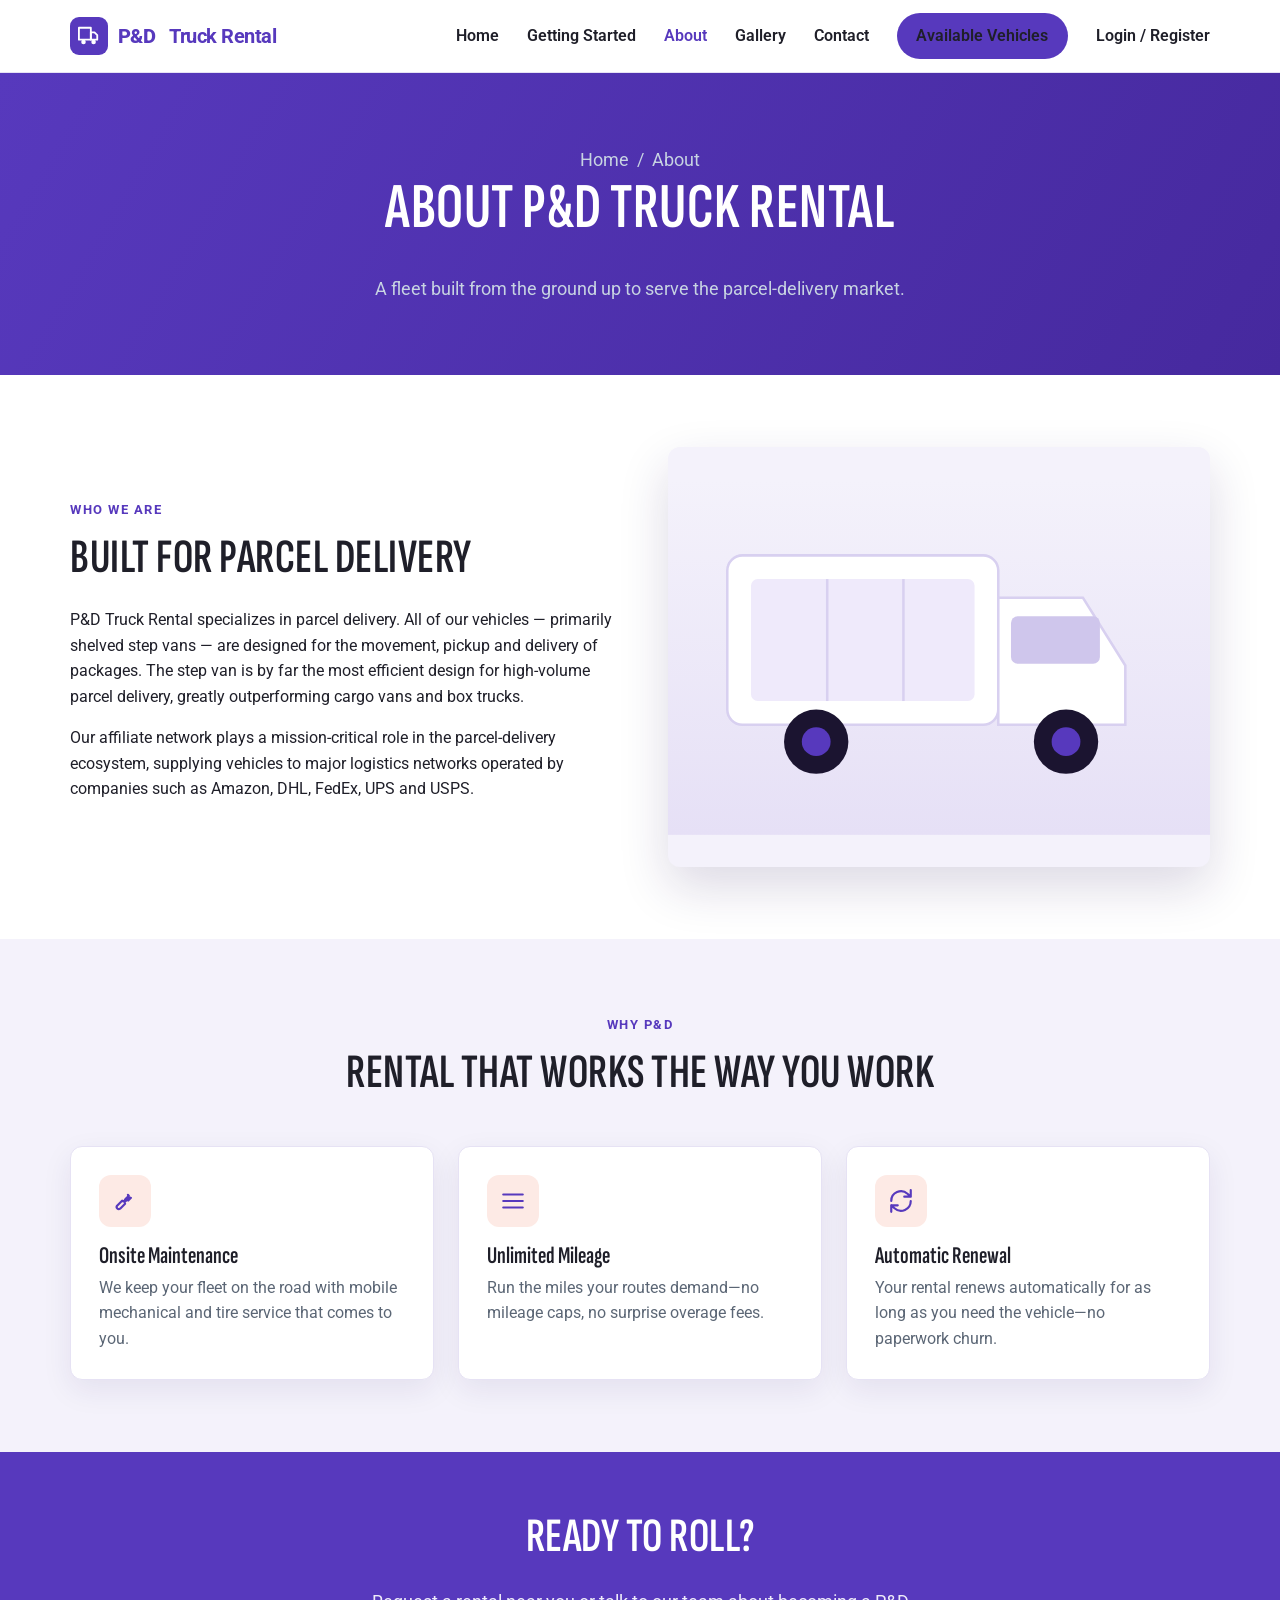
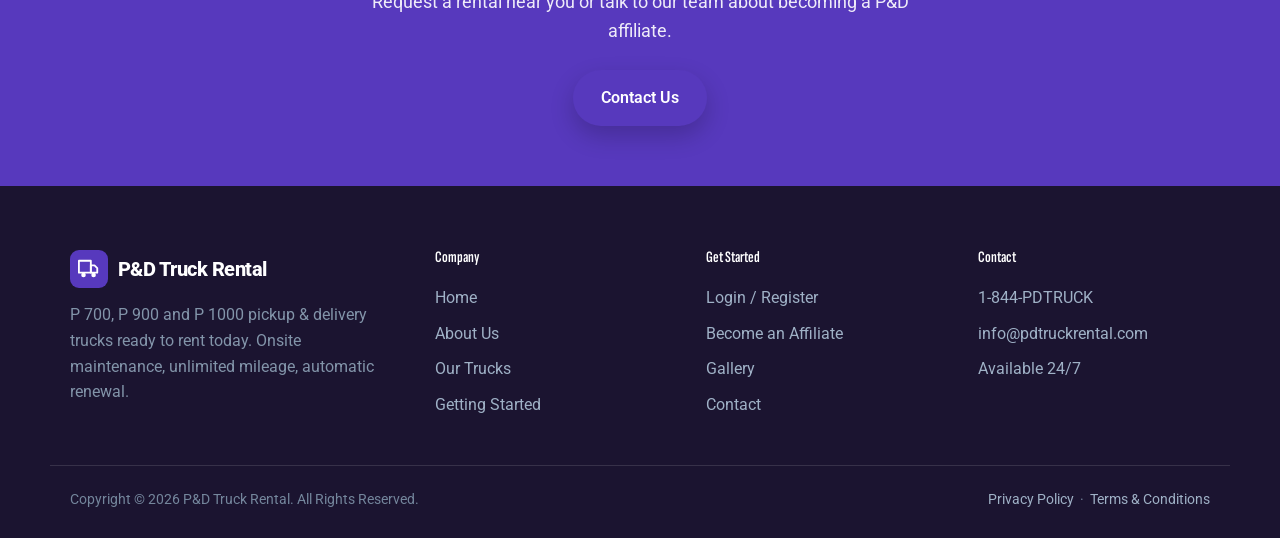
==== about.html @ 549f3aae "Rebuild P&D Truck Rental as a fast static site Recreate the site as a dependency-free static build (" ====
<!DOCTYPE html>
<html lang="en">
<head>
  <meta charset="UTF-8">
  <meta name="viewport" content="width=device-width, initial-scale=1">
  <title>About | PD Truck Rental</title>
  <meta name="description" content="P&amp;D Truck Rental specializes in shelved step vans for parcel delivery, supplying affiliates that serve Amazon, DHL, FedEx, UPS and USPS.">
  <link rel="preconnect" href="https://fonts.googleapis.com">
  <link rel="preconnect" href="https://fonts.gstatic.com" crossorigin>
  <link href="https://fonts.googleapis.com/css2?family=Roboto:wght@400;500;700&family=Sofia+Sans+Extra+Condensed:wght@500;600;700&display=swap" rel="stylesheet">
  <link rel="stylesheet" href="css/styles.css">
</head>
<body>
  <header class="site-header">
    <div class="container nav">
      <a class="brand" href="index.html" aria-label="PD Truck Rental home">
        <span class="brand__mark" aria-hidden="true"><svg viewBox="0 0 24 24" fill="none" stroke="currentColor" stroke-width="2" stroke-linecap="round" stroke-linejoin="round"><path d="M1 3h13v13H1z"/><path d="M14 8h4l3 3v5h-7z"/><circle cx="6" cy="18.5" r="1.5" fill="currentColor"/><circle cx="17" cy="18.5" r="1.5" fill="currentColor"/></svg></span>
        P&amp;D<b>&nbsp;Truck&nbsp;Rental</b>
      </a>
      <nav aria-label="Primary">
        <ul class="nav__links" id="nav-links">
          <li><a href="index.html">Home</a></li>
          <li><a href="getting-started.html">Getting Started</a></li>
          <li><a href="about.html" class="is-active">About</a></li>
          <li><a href="gallery.html">Gallery</a></li>
          <li><a href="contact.html">Contact</a></li>
          <li><a href="vehicles.html" class="btn btn--dark" style="padding:.5rem 1.1rem;">Available Vehicles</a></li>
          <li><a href="#" data-open-login>Login / Register</a></li>
        </ul>
      </nav>
      <button class="nav__toggle" aria-label="Toggle menu" aria-expanded="false" aria-controls="nav-links">
        <span></span><span></span><span></span>
      </button>
    </div>
  </header>

  <section class="page-hero">
    <div class="container">
      <p class="breadcrumb"><a href="index.html">Home</a> &nbsp;/&nbsp; About</p>
      <h1>About P&amp;D Truck Rental</h1>
      <p>A fleet built from the ground up to serve the parcel-delivery market.</p>
    </div>
  </section>

  <section class="section">
    <div class="container split">
      <div>
        <span class="eyebrow">Who We Are</span>
        <h2>Built for Parcel Delivery</h2>
        <p>P&amp;D Truck Rental specializes in parcel delivery. All of our vehicles &mdash; primarily shelved step vans &mdash; are designed for the movement, pickup and delivery of packages. The step van is by far the most efficient design for high-volume parcel delivery, greatly outperforming cargo vans and box trucks.</p>
        <p>Our affiliate network plays a mission-critical role in the parcel-delivery ecosystem, supplying vehicles to major logistics networks operated by companies such as Amazon, DHL, FedEx, UPS and USPS.</p>
      </div>
      <div class="split__media"><img src="assets/van.svg" alt="P&amp;D shelved step van" width="640" height="420" loading="lazy"></div>
    </div>
  </section>

  <section class="section section--soft">
    <div class="container">
      <div class="section__head">
        <span class="eyebrow">Why P&amp;D</span>
        <h2>Rental That Works the Way You Work</h2>
      </div>
      <div class="grid grid--3">
        <div class="card"><div class="card__icon"><svg viewBox="0 0 24 24" fill="none" stroke="currentColor" stroke-width="2" stroke-linecap="round" stroke-linejoin="round"><path d="M14.7 6.3a4 4 0 0 1-5.4 5.4l-4.6 4.6a2 2 0 0 0 2.8 2.8l4.6-4.6a4 4 0 0 1 5.4-5.4l-2.5 2.5-2-2 2.5-2.5z"/></svg></div><h3>Onsite Maintenance</h3><p>We keep your fleet on the road with mobile mechanical and tire service that comes to you.</p></div>
        <div class="card"><div class="card__icon"><svg viewBox="0 0 24 24" fill="none" stroke="currentColor" stroke-width="2" stroke-linecap="round" stroke-linejoin="round"><path d="M3 12h18M3 6h18M3 18h18"/></svg></div><h3>Unlimited Mileage</h3><p>Run the miles your routes demand&mdash;no mileage caps, no surprise overage fees.</p></div>
        <div class="card"><div class="card__icon"><svg viewBox="0 0 24 24" fill="none" stroke="currentColor" stroke-width="2" stroke-linecap="round" stroke-linejoin="round"><path d="M21 2v6h-6M3 12a9 9 0 0 1 15-6.7L21 8M3 22v-6h6M21 12a9 9 0 0 1-15 6.7L3 16"/></svg></div><h3>Automatic Renewal</h3><p>Your rental renews automatically for as long as you need the vehicle&mdash;no paperwork churn.</p></div>
      </div>
    </div>
  </section>

  <section class="cta-band">
    <div class="container">
      <h2>Ready to Roll?</h2>
      <p>Request a rental near you or talk to our team about becoming a P&amp;D affiliate.</p>
      <a href="contact.html" class="btn btn--dark">Contact Us</a>
    </div>
  </section>

  <footer class="site-footer">
    <div class="container footer-grid">
      <div class="footer-brand">
        <a class="brand" href="index.html" style="color:#fff;">
          <span class="brand__mark" aria-hidden="true"><svg viewBox="0 0 24 24" fill="none" stroke="currentColor" stroke-width="2" stroke-linecap="round" stroke-linejoin="round"><path d="M1 3h13v13H1z"/><path d="M14 8h4l3 3v5h-7z"/><circle cx="6" cy="18.5" r="1.5" fill="currentColor"/><circle cx="17" cy="18.5" r="1.5" fill="currentColor"/></svg></span>
          P&amp;D Truck Rental
        </a>
        <p>P&nbsp;700, P&nbsp;900 and P&nbsp;1000 pickup &amp; delivery trucks ready to rent today. Onsite maintenance, unlimited mileage, automatic renewal.</p>
      </div>
      <div>
        <h4>Company</h4>
        <ul class="footer-links">
          <li><a href="index.html">Home</a></li>
          <li><a href="about.html">About Us</a></li>
          <li><a href="vehicles.html">Our Trucks</a></li>
          <li><a href="getting-started.html">Getting Started</a></li>
        </ul>
      </div>
      <div>
        <h4>Get Started</h4>
        <ul class="footer-links">
          <li><a href="#" data-open-login>Login / Register</a></li>
          <li><a href="contact.html">Become an Affiliate</a></li>
          <li><a href="gallery.html">Gallery</a></li>
          <li><a href="contact.html">Contact</a></li>
        </ul>
      </div>
      <div>
        <h4>Contact</h4>
        <ul class="footer-links">
          <li><a href="tel:18447387825">1-844-PDTRUCK</a></li>
          <li><a href="mailto:info@pdtruckrental.com">info@pdtruckrental.com</a></li>
          <li>Available 24/7</li>
        </ul>
      </div>
    </div>
    <div class="container footer-bottom">
      <span>Copyright &copy; <span id="year">2026</span> P&amp;D Truck Rental. All Rights Reserved.</span>
      <span><a href="#">Privacy Policy</a> &nbsp;&middot;&nbsp; <a href="#">Terms &amp; Conditions</a></span>
    </div>
  </footer>

  <div class="modal" id="login-modal" role="dialog" aria-modal="true" aria-labelledby="login-title">
    <div class="modal__inner">
      <div class="modal__head">
        <h3 id="login-title">Login</h3>
        <button class="modal__close" data-close aria-label="Close">&times;</button>
      </div>
      <div class="modal__body">
        <div class="tabs__nav">
          <button class="tab-btn is-active" data-tab="tab-renter">Renter</button>
          <button class="tab-btn" data-tab="tab-affiliate">Affiliates</button>
        </div>
        <div class="tab-panel is-active" id="tab-renter">
          <a class="modal-link" href="https://app.pdtruckrental.com" target="_blank" rel="noopener">Login / Register <span aria-hidden="true">&rarr;</span></a>
        </div>
        <div class="tab-panel" id="tab-affiliate">
          <div class="loc-columns">
            <a class="modal-link" href="https://atlanta.pdtruckrental.com" target="_blank" rel="noopener">Atlanta</a>
            <a class="modal-link" href="https://northatlanta.pdtruckrental.com" target="_blank" rel="noopener">North Atlanta</a>
            <a class="modal-link" href="https://miamidade.pdtruckrental.com" target="_blank" rel="noopener">Miami Dade</a>
            <a class="modal-link" href="https://cleveland.pdtruckrental.com" target="_blank" rel="noopener">Cleveland</a>
            <a class="modal-link" href="https://dmv.pdtruckrental.com" target="_blank" rel="noopener">DMV</a>
            <a class="modal-link" href="https://raleigh.pdtruckrental.com" target="_blank" rel="noopener">Raleigh</a>
            <a class="modal-link" href="https://lexington.pdtruckrental.com" target="_blank" rel="noopener">Lexington</a>
            <a class="modal-link" href="https://charlotte.pdtruckrental.com" target="_blank" rel="noopener">Charlotte</a>
            <a class="modal-link" href="https://kentucky.pdtruckrental.com" target="_blank" rel="noopener">Kentucky</a>
            <a class="modal-link" href="https://knoxville.pdtruckrental.com" target="_blank" rel="noopener">Knoxville</a>
            <a class="modal-link" href="https://hamptonroads.pdtruckrental.com" target="_blank" rel="noopener">Hampton Roads</a>
            <a class="modal-link" href="https://richmond.pdtruckrental.com" target="_blank" rel="noopener">Richmond</a>
            <a class="modal-link" href="https://orlando.pdtruckrental.com" target="_blank" rel="noopener">Orlando</a>
            <a class="modal-link" href="https://centralflorida.pdtruckrental.com" target="_blank" rel="noopener">Central Florida</a>
            <a class="modal-link" href="https://lonestar.pdtruckrental.com" target="_blank" rel="noopener">Lone Star</a>
            <a class="modal-link" href="https://newyork.pdtruckrental.com" target="_blank" rel="noopener">New York</a>
            <a class="modal-link" href="https://utah.pdtruckrental.com" target="_blank" rel="noopener">Utah</a>
            <a class="modal-link" href="https://florence.pdtruckrental.com" target="_blank" rel="noopener">Florence</a>
          </div>
        </div>
      </div>
    </div>
  </div>

  <script src="js/main.js"></script>
</body>
</html>
---- css/styles.css ----
/* ===========================================================
   PD Truck Rental — site styles
   =========================================================== */

:root {
  --navy: #5739bd;          /* brand purple (headings / dark UI) */
  --navy-700: #46299e;      /* darker purple */
  --accent: #5739bd;        /* primary action purple */
  --accent-dark: #46299e;
  --ink: #1f1f29;
  --muted: #5b6675;
  --line: #e6e2f4;
  --bg: #ffffff;
  --bg-soft: #f4f2fb;
  --bg-dark: #1b1430;       /* deep plum footer */
  --radius: 12px;
  --shadow: 0 10px 30px rgba(40, 20, 90, 0.08);
  --shadow-lg: 0 20px 50px rgba(40, 20, 90, 0.16);
  --maxw: 1180px;
  --font: "Roboto", "Segoe UI", system-ui, -apple-system, Helvetica, Arial, sans-serif;
  --font-head: "Sofia Sans Extra Condensed", "Roboto", "Segoe UI", system-ui, sans-serif;
}

* { box-sizing: border-box; }

html { scroll-behavior: smooth; }

body {
  margin: 0;
  font-family: var(--font);
  color: var(--ink);
  line-height: 1.6;
  background: var(--bg);
  -webkit-font-smoothing: antialiased;
}

img { max-width: 100%; display: block; }

a { color: var(--accent); text-decoration: none; }
a:hover { text-decoration: underline; }

h1, h2, h3, h4 {
  font-family: var(--font-head);
  color: var(--ink);
  line-height: 1.05;
  margin: 0 0 .5em;
  text-transform: uppercase;
  font-weight: 600;
  letter-spacing: .5px;
}
h1 { font-size: clamp(2.4rem, 6vw, 4rem); }
h2 { font-size: clamp(2rem, 4.5vw, 3rem); }
h3 { font-size: 1.5rem; text-transform: none; letter-spacing: 0; }
h4 { font-size: 1.15rem; text-transform: none; letter-spacing: 0; }

p { margin: 0 0 1rem; }

.container {
  width: 100%;
  max-width: var(--maxw);
  margin: 0 auto;
  padding: 0 20px;
}

.section { padding: 72px 0; }
.section--soft { background: var(--bg-soft); }
.section--dark { background: var(--bg-dark); color: #cdd7e4; }
.section--dark h2, .section--dark h3 { color: #fff; }

.section__head { max-width: 720px; margin: 0 auto 48px; text-align: center; }
.section__head p { color: var(--muted); font-size: 1.1rem; }

.eyebrow {
  display: inline-block;
  font-size: .8rem;
  font-weight: 700;
  letter-spacing: 1.5px;
  text-transform: uppercase;
  color: var(--accent);
  margin-bottom: .75rem;
}

/* ---------- Buttons ---------- */
.btn {
  display: inline-flex;
  align-items: center;
  gap: .5rem;
  padding: .85rem 1.6rem;
  border-radius: 999px;
  font-weight: 600;
  font-size: 1rem;
  border: 2px solid transparent;
  cursor: pointer;
  transition: transform .15s ease, background .15s ease, box-shadow .15s ease;
}
.btn:hover { text-decoration: none; transform: translateY(-2px); }
.btn--primary { background: var(--accent); color: #fff; box-shadow: 0 8px 20px rgba(232, 85, 45, .35); }
.btn--primary:hover { background: var(--accent-dark); }
.btn--ghost { background: transparent; color: #fff; border-color: rgba(255,255,255,.5); }
.btn--ghost:hover { border-color: #fff; background: rgba(255,255,255,.08); }
.btn--dark { background: var(--navy); color: #fff; }
.btn--dark:hover { background: var(--navy-700); }

/* ---------- Header ---------- */
.site-header {
  position: sticky;
  top: 0;
  z-index: 50;
  background: rgba(255,255,255,.92);
  backdrop-filter: saturate(180%) blur(10px);
  border-bottom: 1px solid var(--line);
}
.nav {
  display: flex;
  align-items: center;
  justify-content: space-between;
  height: 72px;
}
.brand {
  display: flex;
  align-items: center;
  gap: .6rem;
  font-weight: 800;
  font-size: 1.25rem;
  color: var(--navy);
  letter-spacing: -.5px;
}
.brand:hover { text-decoration: none; }
.brand__mark {
  width: 38px; height: 38px;
  background: var(--navy);
  color: #fff;
  border-radius: 9px;
  display: grid; place-items: center;
}
.brand__mark svg { width: 22px; height: 22px; }
.brand b { color: var(--accent); }

.nav__links { display: flex; align-items: center; gap: 28px; list-style: none; margin: 0; padding: 0; }
.nav__links a { color: var(--ink); font-weight: 600; font-size: .98rem; }
.nav__links a:hover { color: var(--accent); text-decoration: none; }
.nav__links a.is-active { color: var(--accent); }
.nav__cta { display: flex; align-items: center; gap: 16px; }
.nav__phone { font-weight: 700; color: var(--navy); white-space: nowrap; }
.nav__phone:hover { color: var(--accent); text-decoration: none; }

.nav__toggle {
  display: none;
  background: none; border: none; cursor: pointer;
  width: 44px; height: 44px;
  padding: 10px;
}
.nav__toggle span {
  display: block; height: 2px; background: var(--navy);
  margin: 5px 0; border-radius: 2px; transition: .25s;
}

/* ---------- Hero ---------- */
.hero {
  position: relative;
  background:
    linear-gradient(115deg, rgba(11,28,51,.94) 0%, rgba(13,34,64,.8) 55%, rgba(19,49,92,.55) 100%),
    url("../assets/hero.svg") center/cover no-repeat,
    var(--navy);
  color: #fff;
  padding: 96px 0 104px;
}
.hero h1 { color: #fff; max-width: 14ch; }
.hero p { font-size: 1.2rem; color: #c7d3e2; max-width: 52ch; }
.hero__actions { display: flex; flex-wrap: wrap; gap: 14px; margin-top: 28px; }
.hero__stats {
  display: flex; flex-wrap: wrap; gap: 40px; margin-top: 48px;
  padding-top: 32px; border-top: 1px solid rgba(255,255,255,.15);
}
.hero__stat strong { display: block; font-size: 2rem; color: #fff; }
.hero__stat span { color: #9fb1c6; font-size: .95rem; }

/* ---------- Logos / partners ---------- */
.partners { padding: 40px 0; border-bottom: 1px solid var(--line); }
.partners p { text-align: center; color: var(--muted); font-weight: 600; letter-spacing: 1px; text-transform: uppercase; font-size: .8rem; margin-bottom: 22px; }
.partners__row { display: flex; flex-wrap: wrap; justify-content: center; align-items: center; gap: 18px 44px; }
.partners__row span {
  font-weight: 800; font-size: 1.35rem; color: var(--navy); opacity: .55;
  letter-spacing: .5px;
}

/* ---------- Feature grid ---------- */
.grid { display: grid; gap: 24px; }
.grid--3 { grid-template-columns: repeat(3, 1fr); }
.grid--2 { grid-template-columns: repeat(2, 1fr); }
.grid--4 { grid-template-columns: repeat(4, 1fr); }

.card {
  background: var(--bg);
  border: 1px solid var(--line);
  border-radius: var(--radius);
  padding: 28px;
  box-shadow: var(--shadow);
  transition: transform .2s ease, box-shadow .2s ease;
}
.card:hover { transform: translateY(-4px); box-shadow: var(--shadow-lg); }
.card__icon {
  width: 52px; height: 52px; border-radius: 12px;
  background: rgba(232,85,45,.12); color: var(--accent);
  display: grid; place-items: center; margin-bottom: 16px;
}
.card__icon svg { width: 26px; height: 26px; }
.card h3 { margin-bottom: .4rem; }
.card p { color: var(--muted); margin: 0; }

/* ---------- Split media ---------- */
.split { display: grid; grid-template-columns: 1fr 1fr; gap: 56px; align-items: center; }
.split__media {
  border-radius: var(--radius); overflow: hidden; box-shadow: var(--shadow-lg);
  background: var(--bg-soft);
}
.split__media svg { width: 100%; height: auto; display: block; }
.split ul { list-style: none; padding: 0; margin: 1.25rem 0 0; }
.split li { padding: 8px 0 8px 32px; position: relative; color: var(--muted); }
.split li::before {
  content: ""; position: absolute; left: 0; top: 14px;
  width: 18px; height: 18px; border-radius: 50%;
  background: var(--accent)
    url("data:image/svg+xml;utf8,<svg xmlns='http://www.w3.org/2000/svg' viewBox='0 0 24 24' fill='white'><path d='M9 16.2 4.8 12l-1.4 1.4L9 19 21 7l-1.4-1.4z'/></svg>")
    center/12px no-repeat;
}

/* ---------- Steps ---------- */
.steps { counter-reset: step; display: grid; gap: 24px; grid-template-columns: repeat(3,1fr); }
.step { position: relative; padding: 28px; background: #fff; border: 1px solid var(--line); border-radius: var(--radius); box-shadow: var(--shadow); }
.step::before {
  counter-increment: step; content: counter(step);
  display: grid; place-items: center;
  width: 44px; height: 44px; border-radius: 50%;
  background: var(--navy); color: #fff; font-weight: 800; font-size: 1.2rem;
  margin-bottom: 16px;
}
.step h3 { margin-bottom: .35rem; }
.step p { color: var(--muted); margin: 0; }

/* ---------- CTA band ---------- */
.cta-band { background: var(--accent); color: #fff; padding: 60px 0; text-align: center; }
.cta-band h2 { color: #fff; }
.cta-band p { color: rgba(255,255,255,.9); font-size: 1.15rem; max-width: 56ch; margin: 0 auto 24px; }
.cta-band .btn--dark { box-shadow: 0 10px 24px rgba(0,0,0,.2); }

/* ---------- Page hero (interior) ---------- */
.page-hero {
  background: linear-gradient(120deg, var(--navy) 0%, var(--navy-700) 100%);
  color: #fff; padding: 72px 0; text-align: center;
}
.page-hero h1 { color: #fff; }
.page-hero p { color: #c7d3e2; max-width: 60ch; margin: 0 auto; font-size: 1.15rem; }
.breadcrumb { color: #9fb1c6; font-size: .9rem; margin-bottom: 1rem; }
.breadcrumb a { color: #c7d3e2; }

/* ---------- Contact ---------- */
.contact-grid { display: grid; grid-template-columns: 1fr 1.2fr; gap: 48px; align-items: start; }
.info-list { list-style: none; padding: 0; margin: 0; display: grid; gap: 22px; }
.info-item { display: flex; gap: 16px; }
.info-item__icon {
  flex: none; width: 46px; height: 46px; border-radius: 10px;
  background: rgba(13,34,64,.07); color: var(--navy);
  display: grid; place-items: center;
}
.info-item__icon svg { width: 22px; height: 22px; }
.info-item h4 { margin: 0 0 2px; }
.info-item p, .info-item a { margin: 0; color: var(--muted); }

.form { background: #fff; border: 1px solid var(--line); border-radius: var(--radius); padding: 32px; box-shadow: var(--shadow); }
.form__row { display: grid; grid-template-columns: 1fr 1fr; gap: 18px; }
.field { margin-bottom: 18px; }
.field label { display: block; font-weight: 600; font-size: .9rem; margin-bottom: 6px; color: var(--navy); }
.field input, .field select, .field textarea {
  width: 100%; padding: 12px 14px; border: 1px solid var(--line);
  border-radius: 9px; font: inherit; color: var(--ink); background: #fff;
  transition: border .15s, box-shadow .15s;
}
.field input:focus, .field select:focus, .field textarea:focus {
  outline: none; border-color: var(--accent);
  box-shadow: 0 0 0 3px rgba(232,85,45,.15);
}
.field textarea { resize: vertical; min-height: 120px; }
.form__note { font-size: .85rem; color: var(--muted); margin-top: 14px; }
.form__success {
  display: none; background: #e8f7ee; border: 1px solid #b7e4c7;
  color: #1b6b3a; padding: 14px 16px; border-radius: 9px; margin-bottom: 18px;
}
.form__success.show { display: block; }

/* ---------- Locations ---------- */
.loc-grid { display: grid; grid-template-columns: repeat(auto-fit, minmax(200px,1fr)); gap: 20px; }
.loc {
  background: #fff; border: 1px solid var(--line); border-radius: var(--radius);
  padding: 22px; box-shadow: var(--shadow);
}
.loc h3 { margin-bottom: .2rem; }
.loc p { color: var(--muted); margin: 0; font-size: .95rem; }
.loc a { font-weight: 600; }

/* ---------- FAQ ---------- */
.faq { max-width: 820px; margin: 0 auto; }
.faq details {
  background: #fff; border: 1px solid var(--line); border-radius: var(--radius);
  padding: 4px 22px; margin-bottom: 14px; box-shadow: var(--shadow);
}
.faq summary {
  cursor: pointer; font-weight: 700; color: var(--navy);
  padding: 18px 0; list-style: none; position: relative;
}
.faq summary::-webkit-details-marker { display: none; }
.faq summary::after {
  content: "+"; position: absolute; right: 0; top: 14px;
  font-size: 1.6rem; color: var(--accent); font-weight: 400; transition: transform .2s;
}
.faq details[open] summary::after { content: "\2013"; }
.faq details p { color: var(--muted); padding-bottom: 18px; margin: 0; }

/* ---------- Footer ---------- */
.site-footer { background: var(--bg-dark); color: #9fb1c6; padding: 64px 0 28px; }
.footer-grid { display: grid; grid-template-columns: 1.4fr 1fr 1fr 1fr; gap: 40px; }
.site-footer h4 { color: #fff; font-size: 1rem; margin-bottom: 18px; }
.site-footer a { color: #9fb1c6; }
.site-footer a:hover { color: #fff; text-decoration: none; }
.footer-links { list-style: none; padding: 0; margin: 0; display: grid; gap: 10px; }
.footer-brand .brand { color: #fff; margin-bottom: 14px; }
.footer-brand p { color: #8294a9; max-width: 34ch; }
.footer-bottom {
  margin-top: 44px; padding-top: 22px; border-top: 1px solid rgba(255,255,255,.12);
  display: flex; justify-content: space-between; flex-wrap: wrap; gap: 12px;
  font-size: .88rem; color: #74869c;
}

/* ---------- Hero slider ---------- */
.hero-slider { position: relative; background: var(--bg-dark); overflow: hidden; }
.slider { position: relative; min-height: 600px; }
.slide {
  position: absolute; inset: 0;
  display: flex; align-items: center;
  opacity: 0; visibility: hidden;
  transition: opacity .7s ease;
  background-size: cover; background-position: center;
}
.slide.is-active { opacity: 1; visibility: visible; }
.slide::before {
  content: ""; position: absolute; inset: 0;
  background: linear-gradient(100deg, rgba(27,20,48,.92) 0%, rgba(40,20,90,.78) 45%, rgba(87,57,189,.45) 100%);
}
.slide__inner { position: relative; max-width: 640px; }
.slide h1 { color: #fff; }
.slide p { color: #d9d2ef; font-size: 1.2rem; margin-top: .5rem; }
.slide__actions { display: flex; flex-wrap: wrap; gap: 14px; margin-top: 28px; }
.slider__dots {
  position: absolute; bottom: 26px; left: 50%; transform: translateX(-50%);
  display: flex; gap: 10px; z-index: 5;
}
.slider__dots button {
  width: 12px; height: 12px; border-radius: 50%; border: 2px solid #fff;
  background: transparent; cursor: pointer; padding: 0; transition: background .2s;
}
.slider__dots button.is-active { background: #fff; }

/* ---------- App download ---------- */
.app-badges { display: flex; flex-wrap: wrap; gap: 16px; margin-top: 24px; }
.app-badge {
  display: inline-flex; align-items: center; gap: 12px;
  background: #000; color: #fff; border-radius: 12px;
  padding: 12px 20px; min-width: 200px;
}
.app-badge:hover { text-decoration: none; transform: translateY(-2px); }
.app-badge svg { width: 30px; height: 30px; flex: none; }
.app-badge span { display: block; font-size: .72rem; line-height: 1.2; opacity: .85; }
.app-badge strong { display: block; font-size: 1.15rem; line-height: 1.1; }

/* ---------- Modal ---------- */
.modal {
  position: fixed; inset: 0; z-index: 100;
  display: none; align-items: center; justify-content: center;
  background: rgba(20,12,40,.6); padding: 20px;
}
.modal.open { display: flex; }
.modal__inner {
  background: #fff; border-radius: 14px; width: 100%; max-width: 560px;
  max-height: 88vh; overflow: auto; box-shadow: var(--shadow-lg);
}
.modal__head {
  display: flex; align-items: center; justify-content: space-between;
  padding: 20px 24px; border-bottom: 1px solid var(--line);
}
.modal__head h3 { margin: 0; }
.modal__close { background: none; border: none; font-size: 1.6rem; cursor: pointer; color: var(--muted); line-height: 1; }
.modal__body { padding: 24px; }
.tabs__nav { display: flex; gap: 8px; margin-bottom: 20px; }
.tab-btn {
  flex: 1; padding: 12px; border: 1px solid var(--line); background: var(--bg-soft);
  border-radius: 10px; font: inherit; font-weight: 700; cursor: pointer; color: var(--muted);
}
.tab-btn.is-active { background: var(--accent); color: #fff; border-color: var(--accent); }
.tab-panel { display: none; }
.tab-panel.is-active { display: block; }
.modal-link {
  display: flex; align-items: center; justify-content: space-between;
  padding: 14px 18px; border: 1px solid var(--line); border-radius: 10px;
  margin-bottom: 10px; font-weight: 600; color: var(--ink);
}
.modal-link:hover { text-decoration: none; border-color: var(--accent); color: var(--accent); background: var(--bg-soft); }
.loc-columns { columns: 2; column-gap: 10px; }
.loc-columns .modal-link { break-inside: avoid; }

/* ---------- Responsive ---------- */
@media (max-width: 900px) {
  .grid--3, .grid--4, .steps { grid-template-columns: 1fr 1fr; }
  .split, .contact-grid { grid-template-columns: 1fr; gap: 32px; }
  .footer-grid { grid-template-columns: 1fr 1fr; }
}
@media (max-width: 700px) {
  .nav__links {
    position: absolute; top: 72px; left: 0; right: 0;
    flex-direction: column; align-items: flex-start; gap: 0;
    background: #fff; border-bottom: 1px solid var(--line);
    padding: 8px 20px 16px; box-shadow: var(--shadow);
    display: none;
  }
  .nav__links.open { display: flex; }
  .nav__links li { width: 100%; }
  .nav__links a { display: block; padding: 12px 0; width: 100%; }
  .nav__toggle { display: block; }
  .nav__phone { display: none; }
  .grid--3, .grid--4, .steps, .grid--2 { grid-template-columns: 1fr; }
  .footer-grid { grid-template-columns: 1fr 1fr; }
  .form__row { grid-template-columns: 1fr; }
  .section { padding: 56px 0; }
}
@media (max-width: 480px) {
  .footer-grid { grid-template-columns: 1fr; }
  .hero__stats { gap: 24px; }
}

@media (max-width: 700px) {
  .slider { min-height: 540px; }
  .slide { background-attachment: scroll; }
  .loc-columns { columns: 1; }
  .app-badge { flex: 1; min-width: 0; }
}
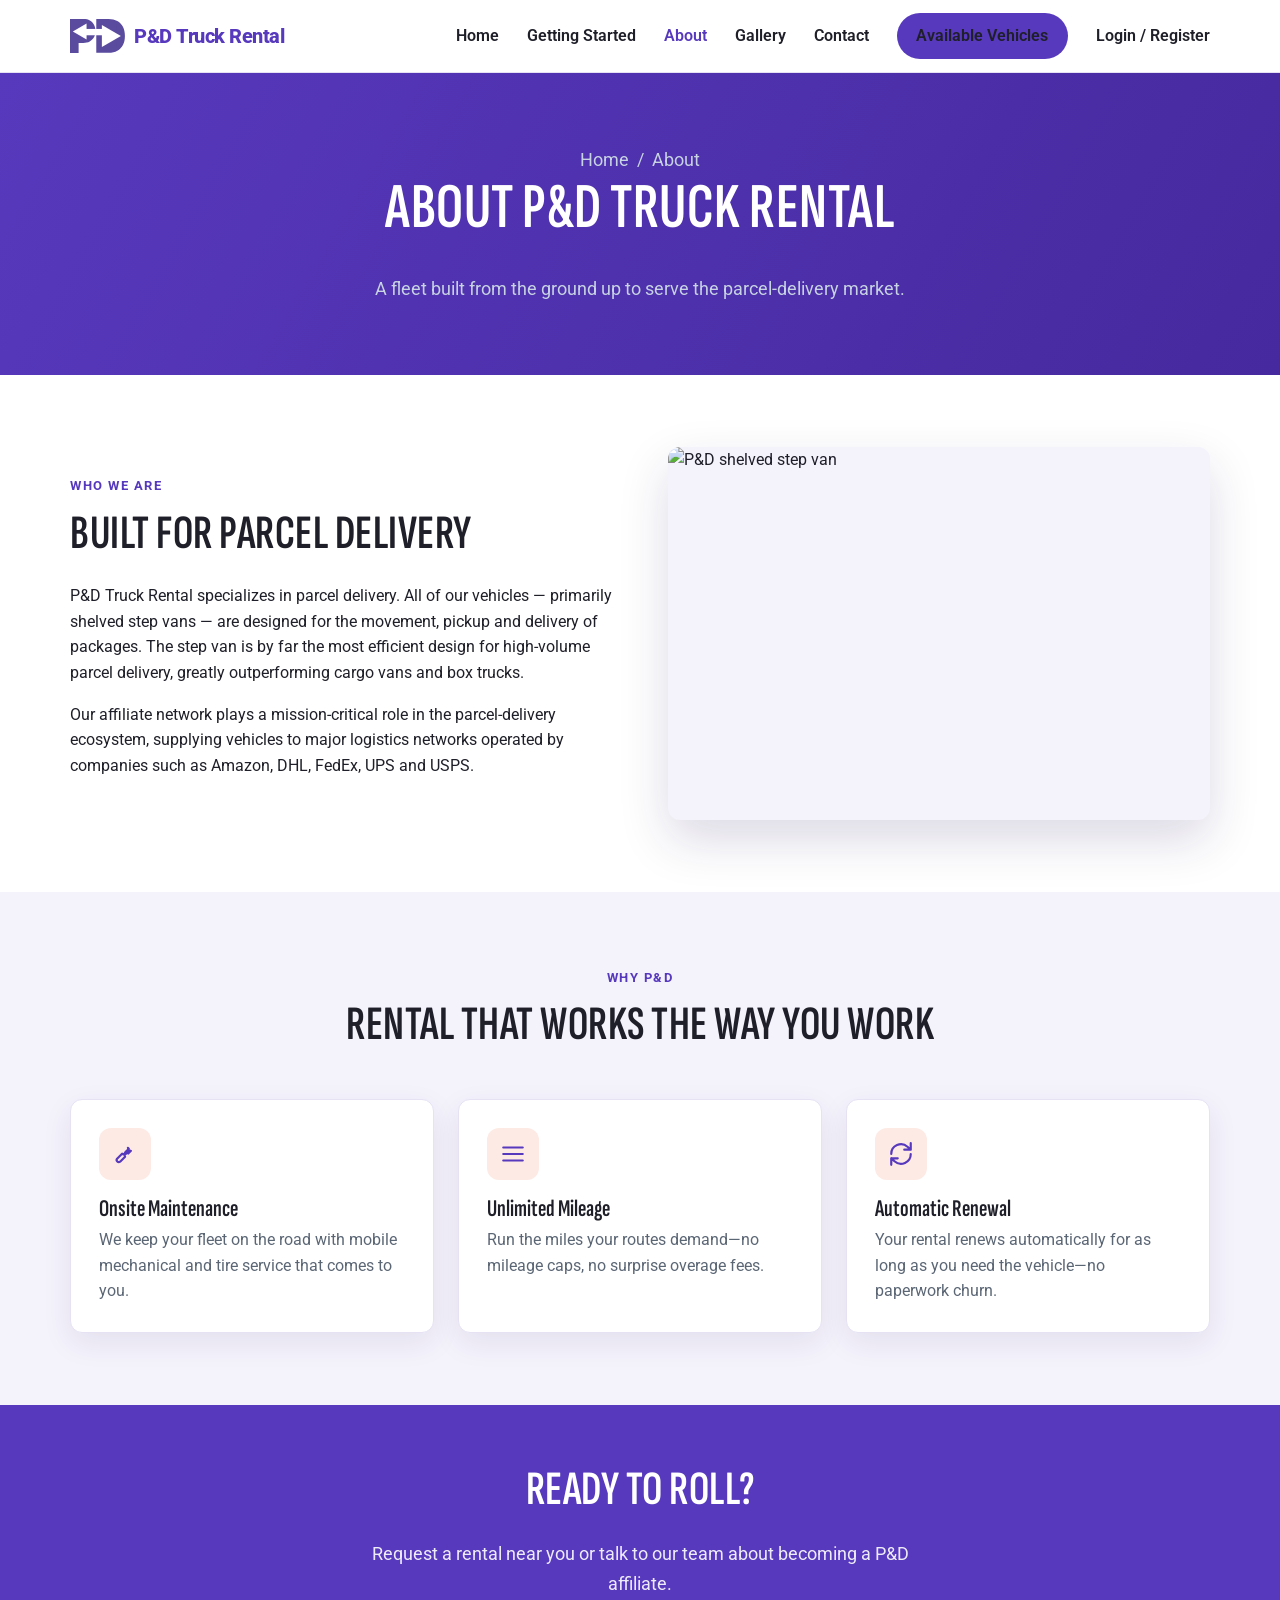
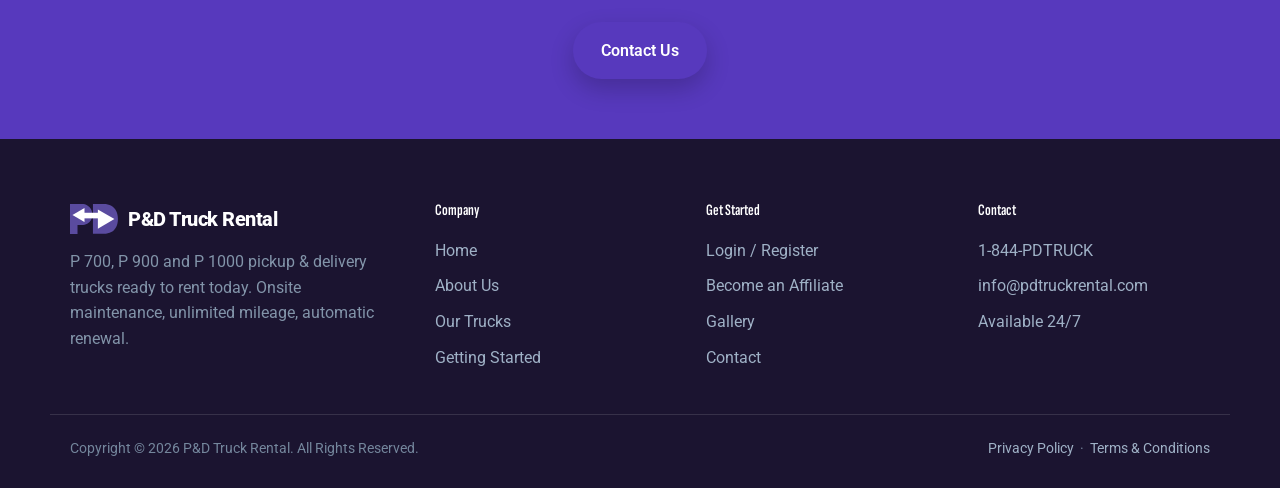
==== commit 3d821c32: "Swap in real P&D logo and photography - Add the real P&D "PD" logo as a local vector (assets/logo.sv" ====
--- a/about.html
+++ b/about.html
@@ -13,9 +13,9 @@
 <body>
   <header class="site-header">
     <div class="container nav">
-      <a class="brand" href="index.html" aria-label="PD Truck Rental home">
-        <span class="brand__mark" aria-hidden="true"><svg viewBox="0 0 24 24" fill="none" stroke="currentColor" stroke-width="2" stroke-linecap="round" stroke-linejoin="round"><path d="M1 3h13v13H1z"/><path d="M14 8h4l3 3v5h-7z"/><circle cx="6" cy="18.5" r="1.5" fill="currentColor"/><circle cx="17" cy="18.5" r="1.5" fill="currentColor"/></svg></span>
-        P&amp;D<b>&nbsp;Truck&nbsp;Rental</b>
+      <a class="brand" href="index.html" aria-label="P&amp;D Truck Rental home">
+        <img class="brand__logo" src="assets/logo.svg" alt="" width="55" height="34">
+        <span>P&amp;D&nbsp;Truck&nbsp;Rental</span>
       </a>
       <nav aria-label="Primary">
         <ul class="nav__links" id="nav-links">
@@ -50,7 +50,7 @@
         <p>P&amp;D Truck Rental specializes in parcel delivery. All of our vehicles &mdash; primarily shelved step vans &mdash; are designed for the movement, pickup and delivery of packages. The step van is by far the most efficient design for high-volume parcel delivery, greatly outperforming cargo vans and box trucks.</p>
         <p>Our affiliate network plays a mission-critical role in the parcel-delivery ecosystem, supplying vehicles to major logistics networks operated by companies such as Amazon, DHL, FedEx, UPS and USPS.</p>
       </div>
-      <div class="split__media"><img src="assets/van.svg" alt="P&amp;D shelved step van" width="640" height="420" loading="lazy"></div>
+      <div class="split__media"><img src="https://pdtruckrental.com/wp-content/uploads/2024/02/i-XBHTf6X-X3-qgetmnjfsicnfewsyq6r1yujr7v08o6jlvz3tbgwp4.jpg" alt="P&amp;D shelved step van" width="640" height="420" loading="lazy"></div>
     </div>
   </section>
 
@@ -80,8 +80,8 @@
     <div class="container footer-grid">
       <div class="footer-brand">
         <a class="brand" href="index.html" style="color:#fff;">
-          <span class="brand__mark" aria-hidden="true"><svg viewBox="0 0 24 24" fill="none" stroke="currentColor" stroke-width="2" stroke-linecap="round" stroke-linejoin="round"><path d="M1 3h13v13H1z"/><path d="M14 8h4l3 3v5h-7z"/><circle cx="6" cy="18.5" r="1.5" fill="currentColor"/><circle cx="17" cy="18.5" r="1.5" fill="currentColor"/></svg></span>
-          P&amp;D Truck Rental
+          <img class="brand__logo" src="assets/logo.svg" alt="" width="49" height="30">
+          <span>P&amp;D Truck Rental</span>
         </a>
         <p>P&nbsp;700, P&nbsp;900 and P&nbsp;1000 pickup &amp; delivery trucks ready to rent today. Onsite maintenance, unlimited mileage, automatic renewal.</p>
       </div>
--- a/css/styles.css
+++ b/css/styles.css
@@ -126,14 +126,8 @@
   letter-spacing: -.5px;
 }
 .brand:hover { text-decoration: none; }
-.brand__mark {
-  width: 38px; height: 38px;
-  background: var(--navy);
-  color: #fff;
-  border-radius: 9px;
-  display: grid; place-items: center;
-}
-.brand__mark svg { width: 22px; height: 22px; }
+.brand__logo { height: 34px; width: auto; display: block; }
+.site-footer .brand__logo { height: 30px; }
 .brand b { color: var(--accent); }
 
 .nav__links { display: flex; align-items: center; gap: 28px; list-style: none; margin: 0; padding: 0; }
@@ -212,9 +206,13 @@
 .split { display: grid; grid-template-columns: 1fr 1fr; gap: 56px; align-items: center; }
 .split__media {
   border-radius: var(--radius); overflow: hidden; box-shadow: var(--shadow-lg);
-  background: var(--bg-soft);
-}
-.split__media svg { width: 100%; height: auto; display: block; }
+  background: var(--bg-soft); aspect-ratio: 16 / 11;
+}
+.split__media svg, .split__media img { width: 100%; height: 100%; object-fit: cover; display: block; }
+.card .split__media { box-shadow: none; aspect-ratio: 3 / 2; }
+.gallery-tile { border-radius: var(--radius); overflow: hidden; box-shadow: var(--shadow); aspect-ratio: 4 / 3; background: var(--bg-soft); }
+.gallery-tile img { width: 100%; height: 100%; object-fit: cover; display: block; transition: transform .3s ease; }
+.gallery-tile:hover img { transform: scale(1.05); }
 .split ul { list-style: none; padding: 0; margin: 1.25rem 0 0; }
 .split li { padding: 8px 0 8px 32px; position: relative; color: var(--muted); }
 .split li::before {
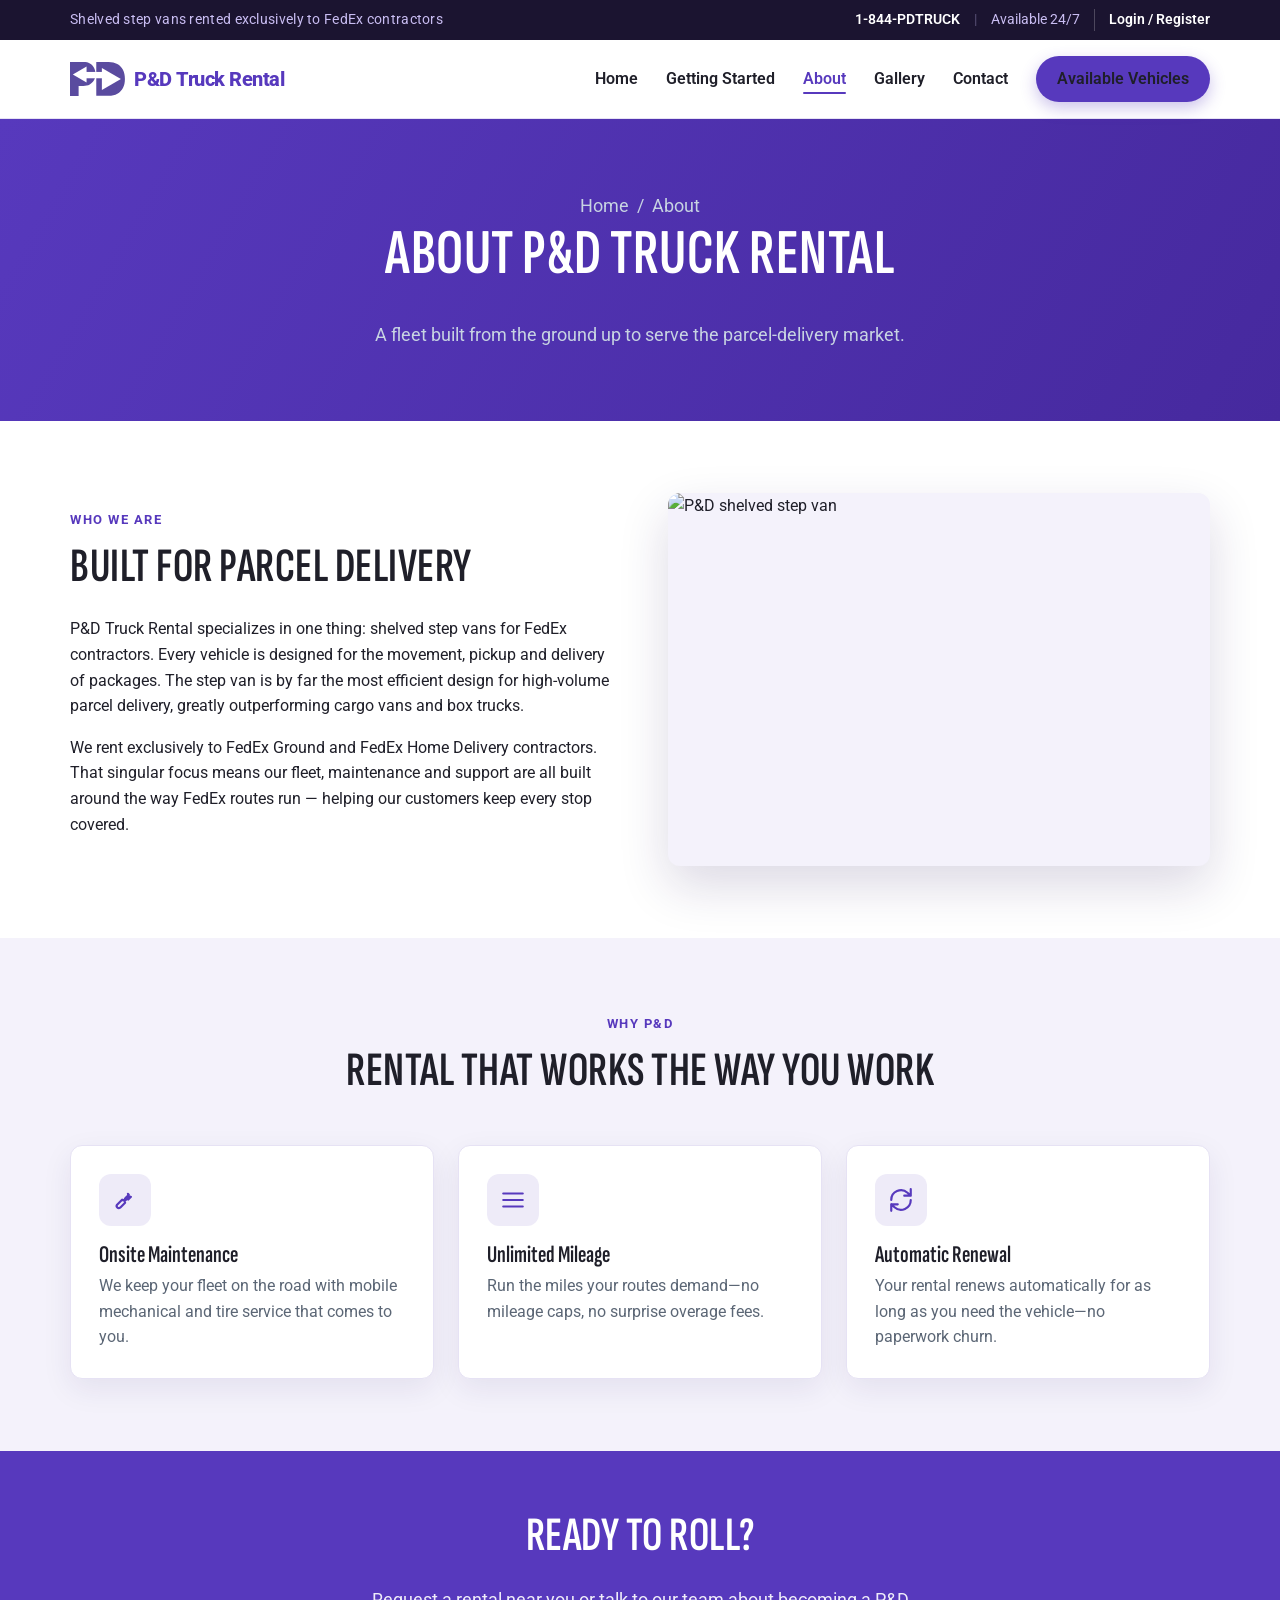
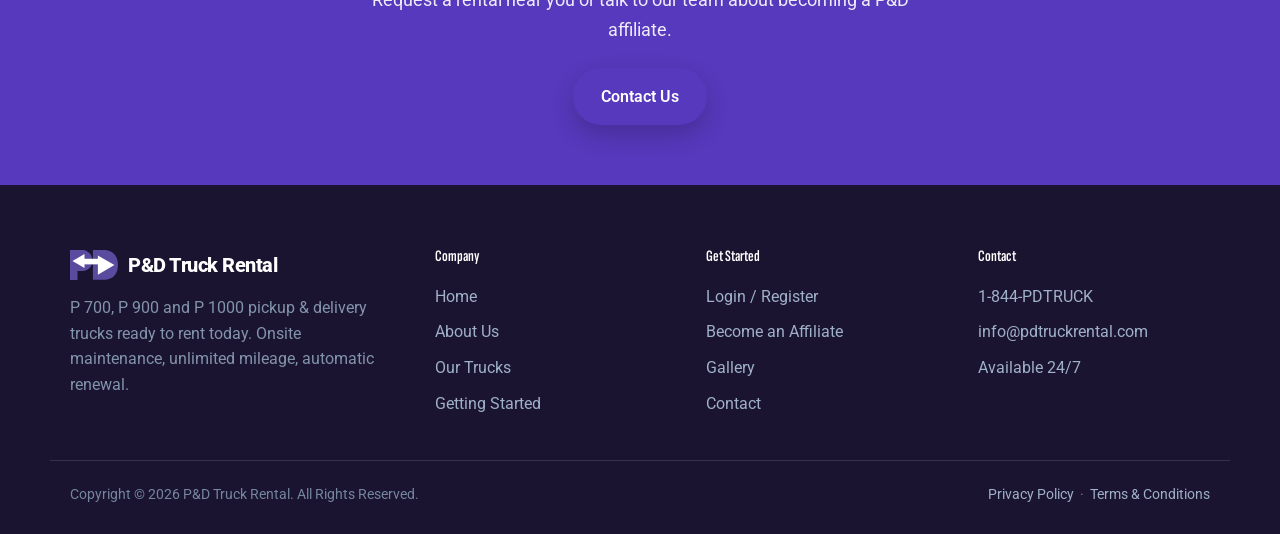
==== commit baf213e5: "Focus messaging on FedEx contractors; refine top banner - Rewrite carrier copy site-wide: trucks are" ====
--- a/about.html
+++ b/about.html
@@ -4,13 +4,24 @@
   <meta charset="UTF-8">
   <meta name="viewport" content="width=device-width, initial-scale=1">
   <title>About | PD Truck Rental</title>
-  <meta name="description" content="P&amp;D Truck Rental specializes in shelved step vans for parcel delivery, supplying affiliates that serve Amazon, DHL, FedEx, UPS and USPS.">
+  <meta name="description" content="P&amp;D Truck Rental rents shelved step vans exclusively to FedEx Ground and FedEx Home Delivery contractors.">
   <link rel="preconnect" href="https://fonts.googleapis.com">
   <link rel="preconnect" href="https://fonts.gstatic.com" crossorigin>
   <link href="https://fonts.googleapis.com/css2?family=Roboto:wght@400;500;700&family=Sofia+Sans+Extra+Condensed:wght@500;600;700&display=swap" rel="stylesheet">
   <link rel="stylesheet" href="css/styles.css">
 </head>
 <body>
+  <div class="topbar">
+    <div class="container topbar__inner">
+      <span class="topbar__msg">Shelved step vans rented exclusively to FedEx&nbsp;contractors</span>
+      <span class="topbar__actions">
+        <a href="tel:18447387825">1-844-PDTRUCK</a>
+        <span class="topbar__sep" aria-hidden="true">|</span>
+        <span>Available 24/7</span>
+        <a href="#" class="topbar__login" data-open-login>Login / Register</a>
+      </span>
+    </div>
+  </div>
   <header class="site-header">
     <div class="container nav">
       <a class="brand" href="index.html" aria-label="P&amp;D Truck Rental home">
@@ -24,8 +35,8 @@
           <li><a href="about.html" class="is-active">About</a></li>
           <li><a href="gallery.html">Gallery</a></li>
           <li><a href="contact.html">Contact</a></li>
-          <li><a href="vehicles.html" class="btn btn--dark" style="padding:.5rem 1.1rem;">Available Vehicles</a></li>
-          <li><a href="#" data-open-login>Login / Register</a></li>
+          <li class="nav__login-mobile"><a href="#" data-open-login>Login / Register</a></li>
+          <li><a href="vehicles.html" class="btn btn--primary nav__cta-btn">Available Vehicles</a></li>
         </ul>
       </nav>
       <button class="nav__toggle" aria-label="Toggle menu" aria-expanded="false" aria-controls="nav-links">
@@ -47,8 +58,8 @@
       <div>
         <span class="eyebrow">Who We Are</span>
         <h2>Built for Parcel Delivery</h2>
-        <p>P&amp;D Truck Rental specializes in parcel delivery. All of our vehicles &mdash; primarily shelved step vans &mdash; are designed for the movement, pickup and delivery of packages. The step van is by far the most efficient design for high-volume parcel delivery, greatly outperforming cargo vans and box trucks.</p>
-        <p>Our affiliate network plays a mission-critical role in the parcel-delivery ecosystem, supplying vehicles to major logistics networks operated by companies such as Amazon, DHL, FedEx, UPS and USPS.</p>
+        <p>P&amp;D Truck Rental specializes in one thing: shelved step vans for FedEx contractors. Every vehicle is designed for the movement, pickup and delivery of packages. The step van is by far the most efficient design for high-volume parcel delivery, greatly outperforming cargo vans and box trucks.</p>
+        <p>We rent exclusively to FedEx Ground and FedEx Home Delivery contractors. That singular focus means our fleet, maintenance and support are all built around the way FedEx routes run &mdash; helping our customers keep every stop covered.</p>
       </div>
       <div class="split__media"><img src="https://pdtruckrental.com/wp-content/uploads/2024/02/i-XBHTf6X-X3-qgetmnjfsicnfewsyq6r1yujr7v08o6jlvz3tbgwp4.jpg" alt="P&amp;D shelved step van" width="640" height="420" loading="lazy"></div>
     </div>
--- a/css/styles.css
+++ b/css/styles.css
@@ -94,7 +94,7 @@
   transition: transform .15s ease, background .15s ease, box-shadow .15s ease;
 }
 .btn:hover { text-decoration: none; transform: translateY(-2px); }
-.btn--primary { background: var(--accent); color: #fff; box-shadow: 0 8px 20px rgba(232, 85, 45, .35); }
+.btn--primary { background: var(--accent); color: #fff; box-shadow: 0 8px 20px rgba(87, 57, 189, .35); }
 .btn--primary:hover { background: var(--accent-dark); }
 .btn--ghost { background: transparent; color: #fff; border-color: rgba(255,255,255,.5); }
 .btn--ghost:hover { border-color: #fff; background: rgba(255,255,255,.08); }
@@ -195,7 +195,7 @@
 .card:hover { transform: translateY(-4px); box-shadow: var(--shadow-lg); }
 .card__icon {
   width: 52px; height: 52px; border-radius: 12px;
-  background: rgba(232,85,45,.12); color: var(--accent);
+  background: rgba(87,57,189,.10); color: var(--accent);
   display: grid; place-items: center; margin-bottom: 16px;
 }
 .card__icon svg { width: 26px; height: 26px; }
@@ -276,7 +276,7 @@
 }
 .field input:focus, .field select:focus, .field textarea:focus {
   outline: none; border-color: var(--accent);
-  box-shadow: 0 0 0 3px rgba(232,85,45,.15);
+  box-shadow: 0 0 0 3px rgba(87,57,189,.15);
 }
 .field textarea { resize: vertical; min-height: 120px; }
 .form__note { font-size: .85rem; color: var(--muted); margin-top: 14px; }
@@ -440,3 +440,31 @@
   .loc-columns { columns: 1; }
   .app-badge { flex: 1; min-width: 0; }
 }
+
+/* ---------- Top utility bar + refined nav ---------- */
+.topbar { background: var(--bg-dark); color: #c9bdf2; font-size: .85rem; }
+.topbar__inner { display: flex; align-items: center; justify-content: space-between; min-height: 40px; gap: 12px; }
+.topbar__msg { letter-spacing: .3px; }
+.topbar__actions { display: flex; align-items: center; gap: 14px; white-space: nowrap; }
+.topbar a { color: #fff; font-weight: 600; }
+.topbar a:hover { color: #fff; text-decoration: underline; }
+.topbar__sep { opacity: .35; }
+.topbar__login { padding-left: 14px; border-left: 1px solid rgba(255,255,255,.22); }
+
+.nav { height: 78px; }
+.nav__links a:not(.btn) { position: relative; }
+.nav__links a:not(.btn)::after {
+  content: ""; position: absolute; left: 0; right: 0; bottom: -6px;
+  height: 2px; background: var(--accent); border-radius: 2px;
+  transform: scaleX(0); transform-origin: left; transition: transform .2s ease;
+}
+.nav__links a:not(.btn):hover::after,
+.nav__links a:not(.btn).is-active::after { transform: scaleX(1); }
+.nav__cta-btn { padding: .55rem 1.2rem !important; box-shadow: 0 6px 16px rgba(87,57,189,.3); }
+
+@media (min-width: 701px) { .nav__login-mobile { display: none; } }
+@media (max-width: 700px) {
+  .topbar__msg { display: none; }
+  .topbar__inner { justify-content: center; }
+  .nav__links a:not(.btn)::after { display: none; }
+}
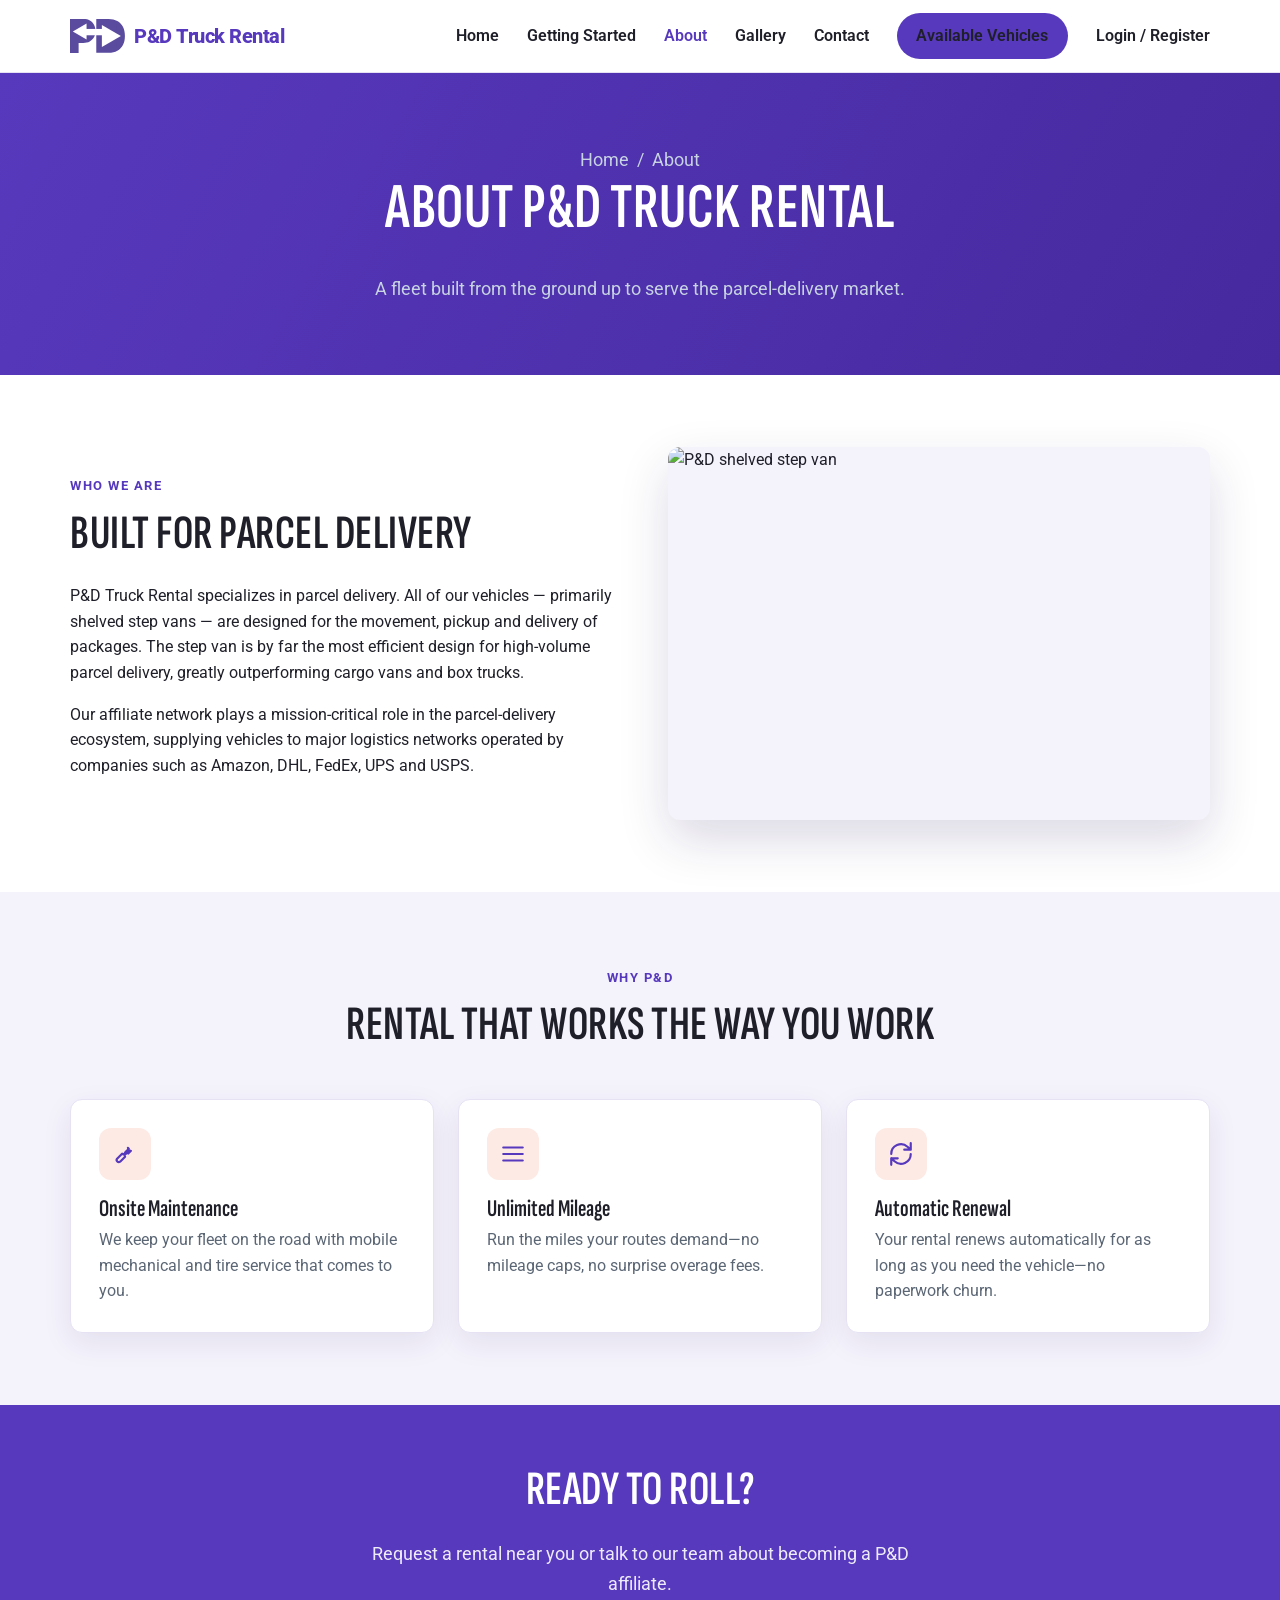
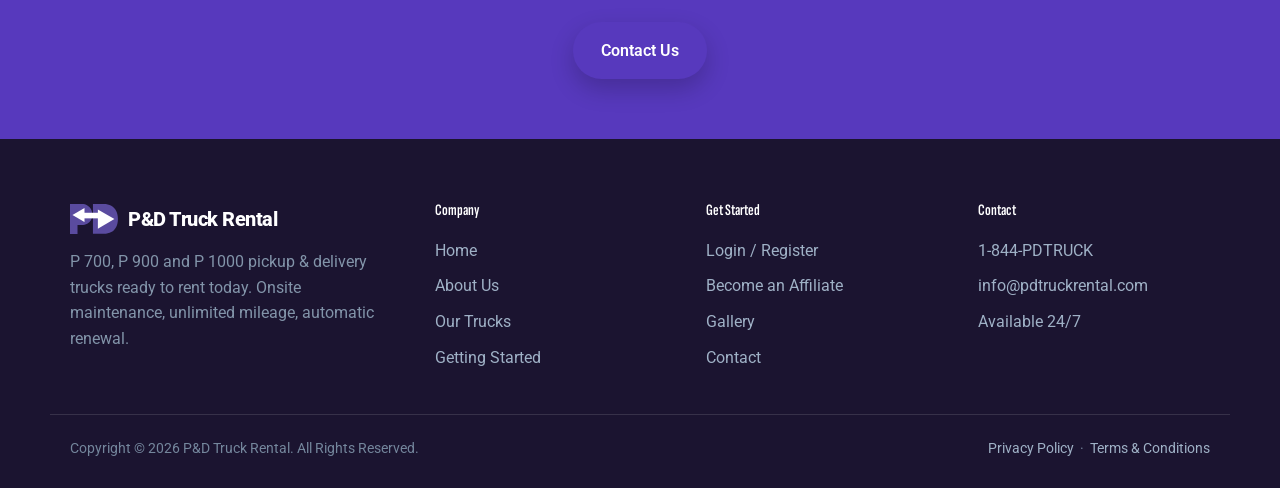
==== commit 2e692142: "Revert "Focus messaging on FedEx contractors; refine top banner" This reverts commit baf213e, restor" ====
--- a/about.html
+++ b/about.html
@@ -4,24 +4,13 @@
   <meta charset="UTF-8">
   <meta name="viewport" content="width=device-width, initial-scale=1">
   <title>About | PD Truck Rental</title>
-  <meta name="description" content="P&amp;D Truck Rental rents shelved step vans exclusively to FedEx Ground and FedEx Home Delivery contractors.">
+  <meta name="description" content="P&amp;D Truck Rental specializes in shelved step vans for parcel delivery, supplying affiliates that serve Amazon, DHL, FedEx, UPS and USPS.">
   <link rel="preconnect" href="https://fonts.googleapis.com">
   <link rel="preconnect" href="https://fonts.gstatic.com" crossorigin>
   <link href="https://fonts.googleapis.com/css2?family=Roboto:wght@400;500;700&family=Sofia+Sans+Extra+Condensed:wght@500;600;700&display=swap" rel="stylesheet">
   <link rel="stylesheet" href="css/styles.css">
 </head>
 <body>
-  <div class="topbar">
-    <div class="container topbar__inner">
-      <span class="topbar__msg">Shelved step vans rented exclusively to FedEx&nbsp;contractors</span>
-      <span class="topbar__actions">
-        <a href="tel:18447387825">1-844-PDTRUCK</a>
-        <span class="topbar__sep" aria-hidden="true">|</span>
-        <span>Available 24/7</span>
-        <a href="#" class="topbar__login" data-open-login>Login / Register</a>
-      </span>
-    </div>
-  </div>
   <header class="site-header">
     <div class="container nav">
       <a class="brand" href="index.html" aria-label="P&amp;D Truck Rental home">
@@ -35,8 +24,8 @@
           <li><a href="about.html" class="is-active">About</a></li>
           <li><a href="gallery.html">Gallery</a></li>
           <li><a href="contact.html">Contact</a></li>
-          <li class="nav__login-mobile"><a href="#" data-open-login>Login / Register</a></li>
-          <li><a href="vehicles.html" class="btn btn--primary nav__cta-btn">Available Vehicles</a></li>
+          <li><a href="vehicles.html" class="btn btn--dark" style="padding:.5rem 1.1rem;">Available Vehicles</a></li>
+          <li><a href="#" data-open-login>Login / Register</a></li>
         </ul>
       </nav>
       <button class="nav__toggle" aria-label="Toggle menu" aria-expanded="false" aria-controls="nav-links">
@@ -58,8 +47,8 @@
       <div>
         <span class="eyebrow">Who We Are</span>
         <h2>Built for Parcel Delivery</h2>
-        <p>P&amp;D Truck Rental specializes in one thing: shelved step vans for FedEx contractors. Every vehicle is designed for the movement, pickup and delivery of packages. The step van is by far the most efficient design for high-volume parcel delivery, greatly outperforming cargo vans and box trucks.</p>
-        <p>We rent exclusively to FedEx Ground and FedEx Home Delivery contractors. That singular focus means our fleet, maintenance and support are all built around the way FedEx routes run &mdash; helping our customers keep every stop covered.</p>
+        <p>P&amp;D Truck Rental specializes in parcel delivery. All of our vehicles &mdash; primarily shelved step vans &mdash; are designed for the movement, pickup and delivery of packages. The step van is by far the most efficient design for high-volume parcel delivery, greatly outperforming cargo vans and box trucks.</p>
+        <p>Our affiliate network plays a mission-critical role in the parcel-delivery ecosystem, supplying vehicles to major logistics networks operated by companies such as Amazon, DHL, FedEx, UPS and USPS.</p>
       </div>
       <div class="split__media"><img src="https://pdtruckrental.com/wp-content/uploads/2024/02/i-XBHTf6X-X3-qgetmnjfsicnfewsyq6r1yujr7v08o6jlvz3tbgwp4.jpg" alt="P&amp;D shelved step van" width="640" height="420" loading="lazy"></div>
     </div>
--- a/css/styles.css
+++ b/css/styles.css
@@ -94,7 +94,7 @@
   transition: transform .15s ease, background .15s ease, box-shadow .15s ease;
 }
 .btn:hover { text-decoration: none; transform: translateY(-2px); }
-.btn--primary { background: var(--accent); color: #fff; box-shadow: 0 8px 20px rgba(87, 57, 189, .35); }
+.btn--primary { background: var(--accent); color: #fff; box-shadow: 0 8px 20px rgba(232, 85, 45, .35); }
 .btn--primary:hover { background: var(--accent-dark); }
 .btn--ghost { background: transparent; color: #fff; border-color: rgba(255,255,255,.5); }
 .btn--ghost:hover { border-color: #fff; background: rgba(255,255,255,.08); }
@@ -195,7 +195,7 @@
 .card:hover { transform: translateY(-4px); box-shadow: var(--shadow-lg); }
 .card__icon {
   width: 52px; height: 52px; border-radius: 12px;
-  background: rgba(87,57,189,.10); color: var(--accent);
+  background: rgba(232,85,45,.12); color: var(--accent);
   display: grid; place-items: center; margin-bottom: 16px;
 }
 .card__icon svg { width: 26px; height: 26px; }
@@ -276,7 +276,7 @@
 }
 .field input:focus, .field select:focus, .field textarea:focus {
   outline: none; border-color: var(--accent);
-  box-shadow: 0 0 0 3px rgba(87,57,189,.15);
+  box-shadow: 0 0 0 3px rgba(232,85,45,.15);
 }
 .field textarea { resize: vertical; min-height: 120px; }
 .form__note { font-size: .85rem; color: var(--muted); margin-top: 14px; }
@@ -440,31 +440,3 @@
   .loc-columns { columns: 1; }
   .app-badge { flex: 1; min-width: 0; }
 }
-
-/* ---------- Top utility bar + refined nav ---------- */
-.topbar { background: var(--bg-dark); color: #c9bdf2; font-size: .85rem; }
-.topbar__inner { display: flex; align-items: center; justify-content: space-between; min-height: 40px; gap: 12px; }
-.topbar__msg { letter-spacing: .3px; }
-.topbar__actions { display: flex; align-items: center; gap: 14px; white-space: nowrap; }
-.topbar a { color: #fff; font-weight: 600; }
-.topbar a:hover { color: #fff; text-decoration: underline; }
-.topbar__sep { opacity: .35; }
-.topbar__login { padding-left: 14px; border-left: 1px solid rgba(255,255,255,.22); }
-
-.nav { height: 78px; }
-.nav__links a:not(.btn) { position: relative; }
-.nav__links a:not(.btn)::after {
-  content: ""; position: absolute; left: 0; right: 0; bottom: -6px;
-  height: 2px; background: var(--accent); border-radius: 2px;
-  transform: scaleX(0); transform-origin: left; transition: transform .2s ease;
-}
-.nav__links a:not(.btn):hover::after,
-.nav__links a:not(.btn).is-active::after { transform: scaleX(1); }
-.nav__cta-btn { padding: .55rem 1.2rem !important; box-shadow: 0 6px 16px rgba(87,57,189,.3); }
-
-@media (min-width: 701px) { .nav__login-mobile { display: none; } }
-@media (max-width: 700px) {
-  .topbar__msg { display: none; }
-  .topbar__inner { justify-content: center; }
-  .nav__links a:not(.btn)::after { display: none; }
-}
